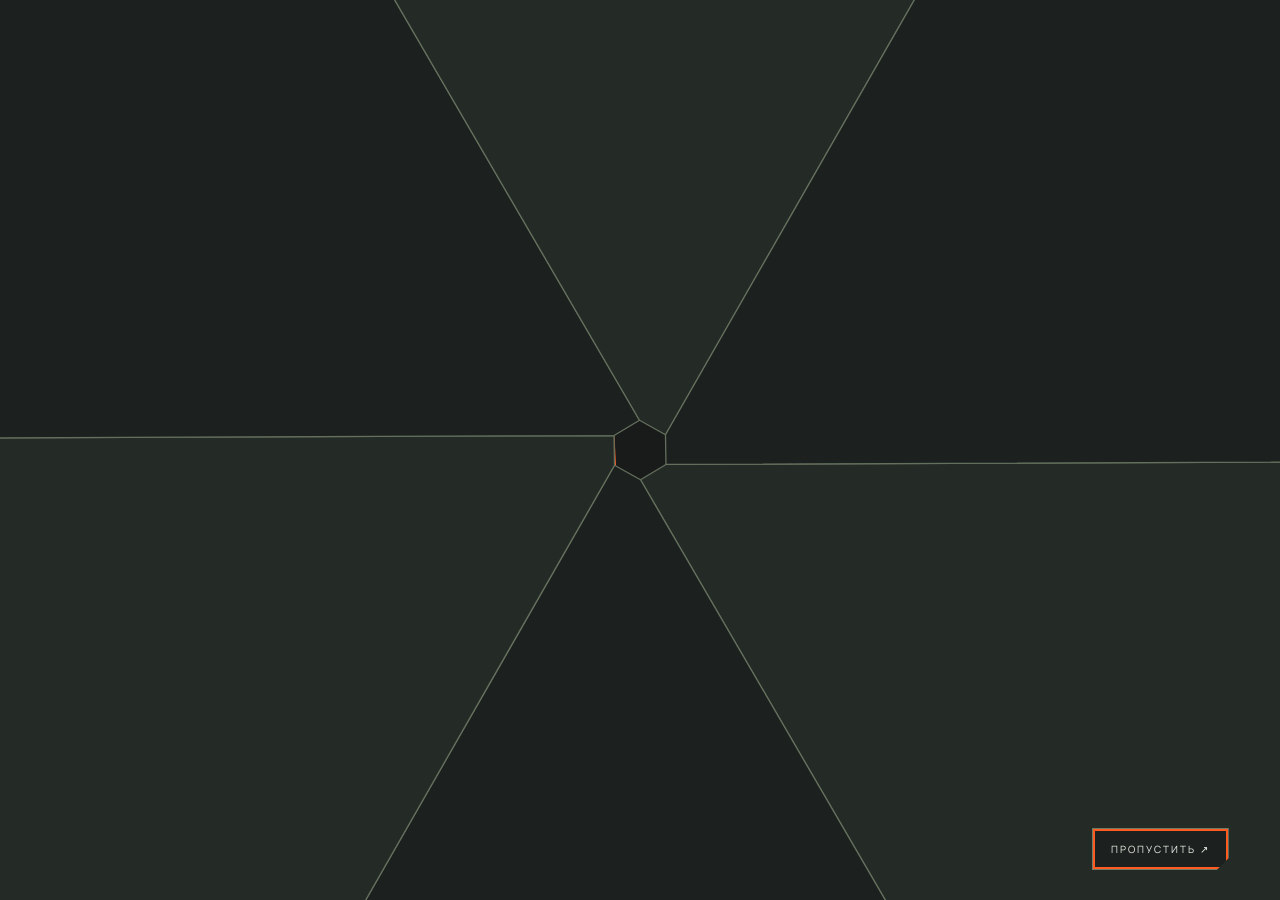
==== about.html @ cdcc5904 "Add files via upload" ====
<!doctype html>

<html lang="ru">
  <head>
    <meta charset="utf-8" />
    <meta content="width=device-width,initial-scale=1" name="viewport" />
    <meta content="#202222" name="theme-color" />
    <meta
      content="by.erzhee — портреты, музыка и истории. Авторское портфолио фотографа."
      name="description"
    />
    <title>Об авторе — by.erzhee</title>
    <link href="https://fonts.googleapis.com" rel="preconnect" />
    <link
      href="https://fonts.googleapis.com/css2?family=Oswald:wght@500;600;700&amp;family=Manrope:wght@400;500;600;700;800&amp;display=swap"
      rel="stylesheet"
    />
    <link href="assets/css/main.css" rel="stylesheet" />
    <script src="assets/js/intro-bootstrap.js"></script>
  </head>
  <body class="about-page">
    <header id="site-header"></header>
    <!-- Общая шапка для всех страниц. Меняется в assets/js/header.js. -->
    <script src="assets/js/header.js"></script>
    <main id="main">
      <section class="about section" id="about">
        <div class="about-visual">
          <img alt="Портрет в контрастном свете" loading="lazy" src="assets/images/hero.png" /><span
            class="image-note"
            >ЛЮДИ / СВЕТ / НАБЛЮДЕНИЯ</span
          >
        </div>
        <div class="about-copy">
          <p class="eyebrow orange">01 / ЗА КАДРОМ</p>
          <h2>О МОЕЙ<br /><em>ФОТОГРАФИИ.</em></h2>
          <p>
            Мне интересно замечать людей: как меняется их взгляд, как они двигаются и чувствуют себя
            в пространстве. В портретах я ищу естественность, в репортаже — живой момент.
          </p>
          <p class="muted">
            В этом портфолио собраны разные стороны моего взгляда: портретные съёмки, концерты и
            городские истории. Для меня каждая серия начинается с внимания к человеку и свету.
          </p>
          <a class="text-link" href="contact.html">ОБСУДИТЬ СЪЁМКУ ↗</a>
        </div>
      </section>
    </main>
    <script src="assets/js/app.js"></script>
    <script src="assets/js/intro.js"></script>
    <script src="assets/js/projects.js"></script>
    <script src="assets/js/collage.js"></script>
  </body>
</html>
---- assets/css/main.css ----
/* Порядок подключения важен: последующие файлы уточняют базовые стили.
   Цвета и финальное оформление удобнее менять в 05-theme.css. */
@import url("01-base.css");
@import url("02-pages.css");
@import url("03-intro.css");
@import url("04-collages.css");
@import url("05-theme.css");
@import url("06-catalog.css");
@import url("07-contact.css");
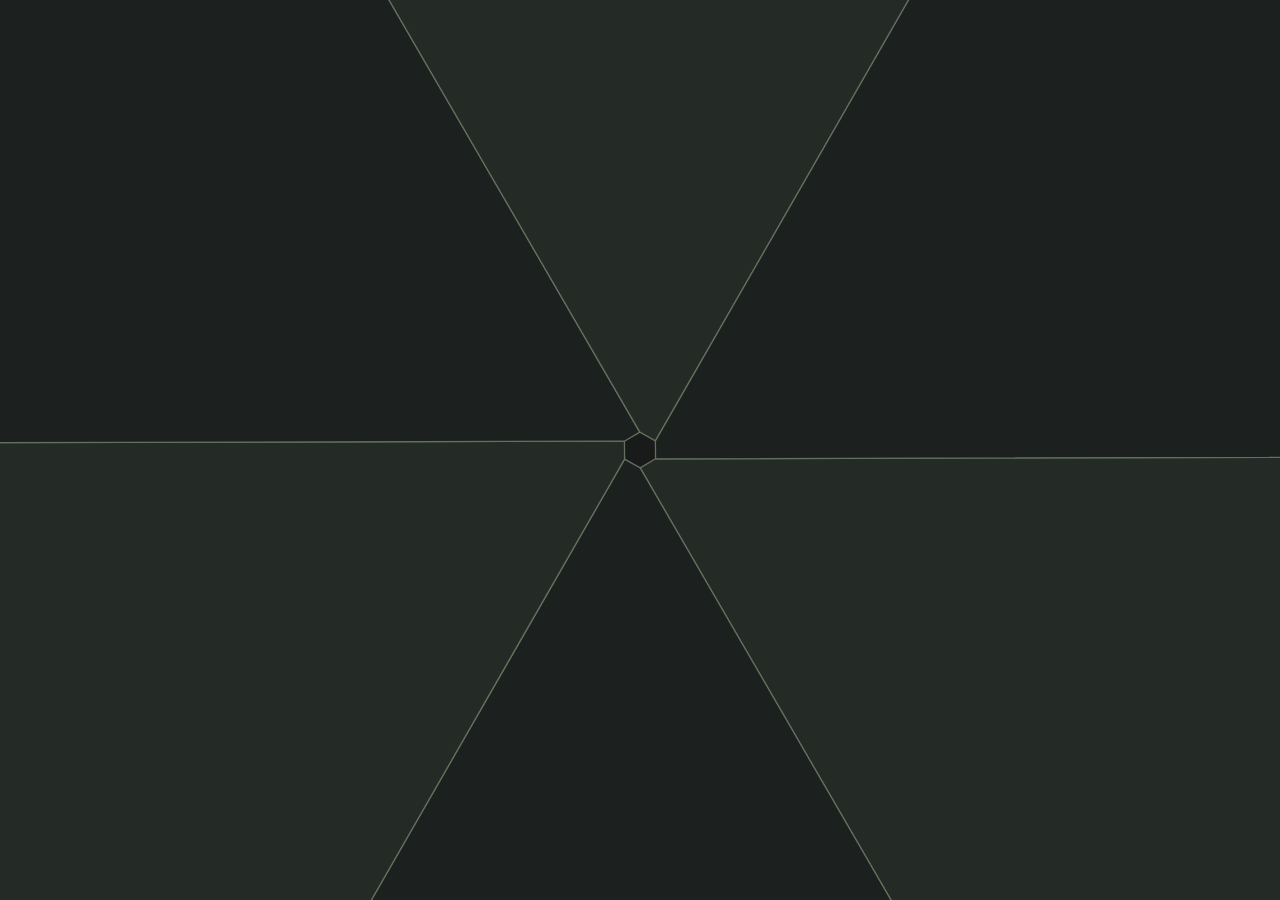
==== commit c8f01b07: "Add files via upload" ====
--- a/about.html
+++ b/about.html
@@ -41,7 +41,7 @@
             В этом портфолио собраны разные стороны моего взгляда: портретные съёмки, концерты и
             городские истории. Для меня каждая серия начинается с внимания к человеку и свету.
           </p>
-          <a class="text-link" href="contact.html">ОБСУДИТЬ СЪЁМКУ ↗</a>
+          <a class="text-link" href="contact.html">ОБСУДИТЬ СЪЁМКУ</a>
         </div>
       </section>
     </main>
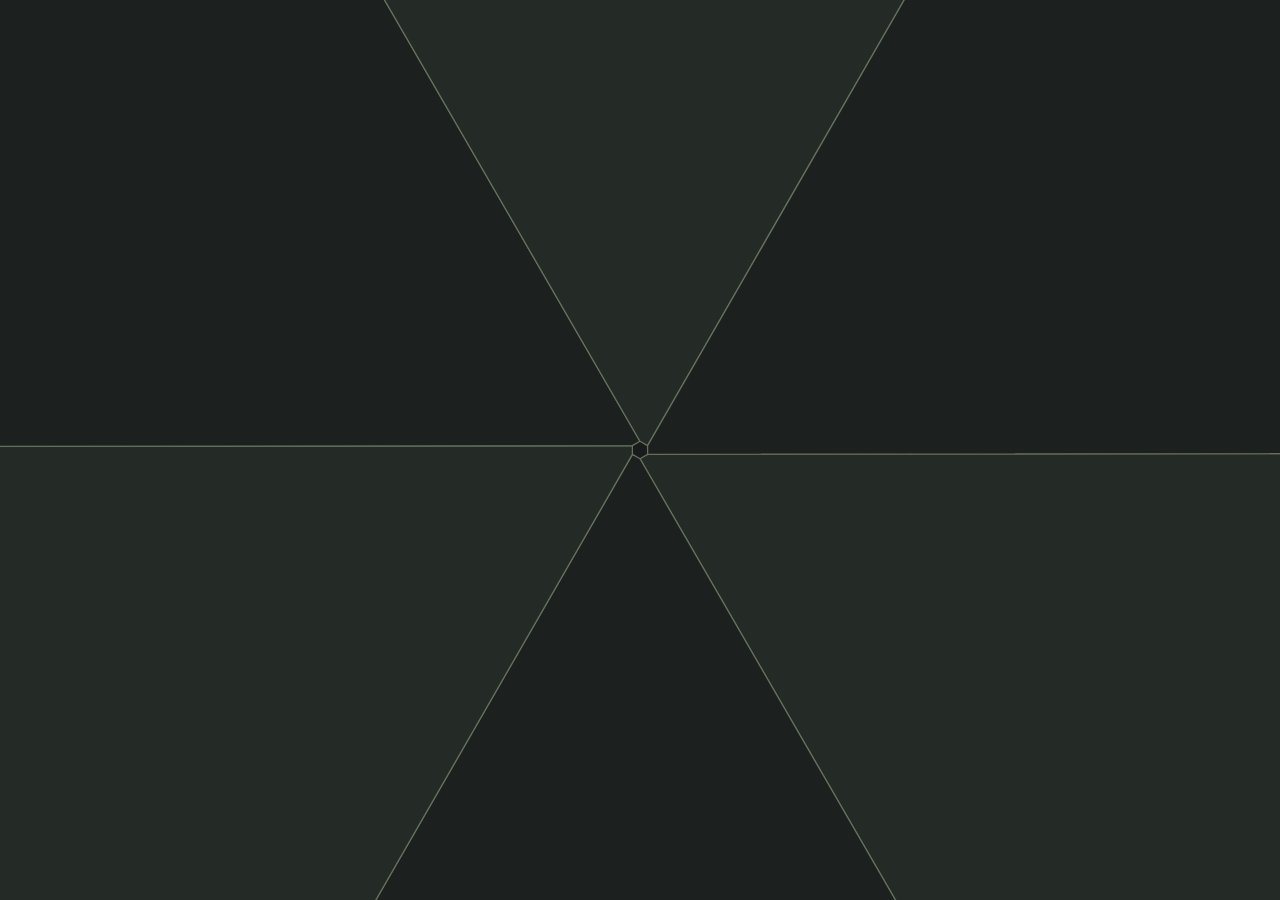
==== commit c03e77cd: "Update by.erzhee portfolio" ====
--- a/about.html
+++ b/about.html
@@ -1,5 +1,4 @@
 <!doctype html>
-
 <html lang="ru">
   <head>
     <meta charset="utf-8" />
@@ -25,10 +24,8 @@
     <main id="main">
       <section class="about section" id="about">
         <div class="about-visual">
-          <img alt="Портрет в контрастном свете" loading="lazy" src="assets/images/hero.png" /><span
-            class="image-note"
-            >ЛЮДИ / СВЕТ / НАБЛЮДЕНИЯ</span
-          >
+          <img alt="Портрет в контрастном свете" loading="lazy" src="assets/images/hero.png" />
+          <span class="image-note">ЛЮДИ / СВЕТ / НАБЛЮДЕНИЯ</span>
         </div>
         <div class="about-copy">
           <p class="eyebrow orange">01 / ЗА КАДРОМ</p>
--- a/assets/css/main.css
+++ b/assets/css/main.css
@@ -1,9 +1,16 @@
 /* Порядок подключения важен: последующие файлы уточняют базовые стили.
    Цвета и финальное оформление удобнее менять в 05-theme.css. */
+
 @import url("01-base.css");
+
 @import url("02-pages.css");
+
 @import url("03-intro.css");
+
 @import url("04-collages.css");
+
 @import url("05-theme.css");
+
 @import url("06-catalog.css");
+
 @import url("07-contact.css");
